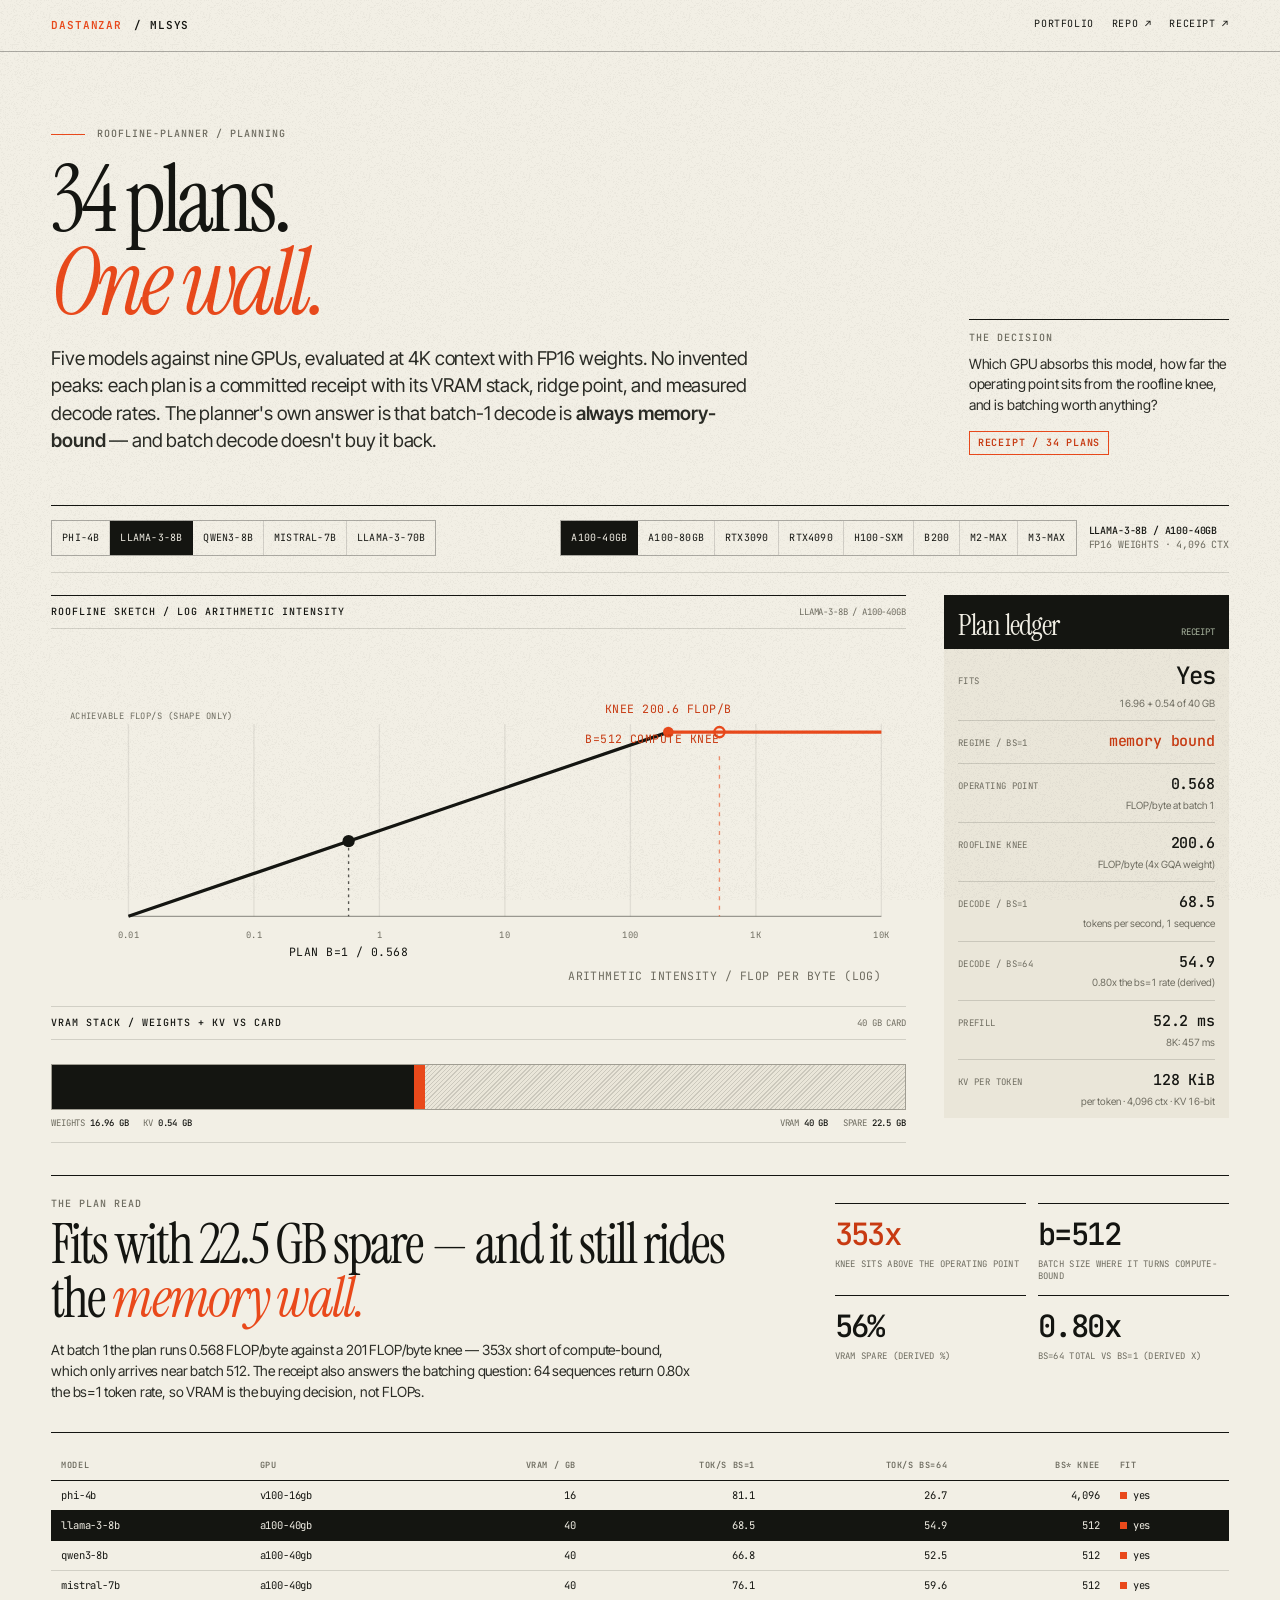
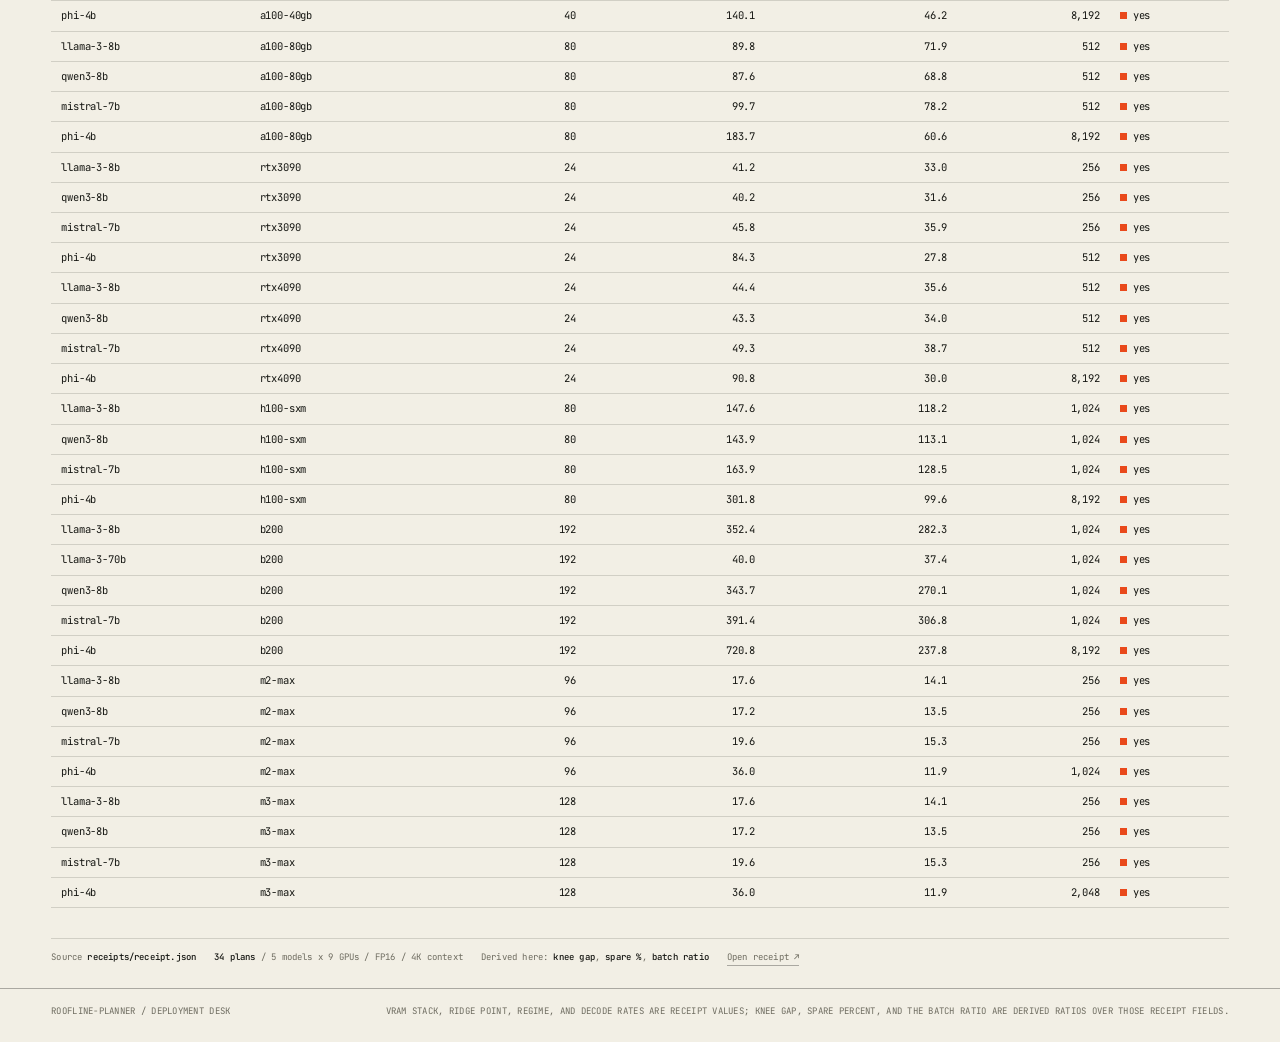
==== app/roofline-planner/index.html @ 31a99b3b "app: roofline-planner deployment desk — 4th live demo Promotes the planning repo's 34 committed plan" ====
<!doctype html>
<html lang="en">
<head>
  <meta charset="utf-8">
  <meta name="viewport" content="width=device-width, initial-scale=1">
  <meta name="description" content="roofline-planner deployment desk: pick a model and GPU from 34 committed plans and see the VRAM fit, the roofline ridge, and the batch where memory-bound decode turns compute-bound.">
  <title>roofline-planner — deployment desk</title>
  <link rel="stylesheet" href="../_base.css">
  <script src="data.js"></script>
  <style>
    .roofline .scenario h1 {
      max-width: 900px;
    }

    .roofline .lede {
      max-width: 700px;
      margin-top: 20px;
      color: var(--ink-soft);
      font-size: clamp(16px, 1.5vw, 19px);
      line-height: 1.45;
    }

    .roofline .lede b {
      font-weight: 600;
    }

    .desk-toolbar {
      display: flex;
      flex-wrap: wrap;
      align-items: end;
      justify-content: space-between;
      gap: 14px;
      padding: 14px 0 16px;
      border-top: 1px solid var(--ink);
      border-bottom: 1px solid var(--line);
    }

    .toolbar-group {
      display: flex;
      flex-wrap: wrap;
      align-items: center;
      gap: 12px;
    }

    .toolbar-group .toolbar-models {
      flex: 1;
    }

    .plan-sub {
      color: var(--muted);
      font-family: var(--mono);
      font-size: 10px;
      line-height: 1.4;
      text-transform: uppercase;
    }

    .plan-sub b {
      color: var(--ink);
      font-weight: 500;
    }

    .desk {
      display: grid;
      grid-template-columns: minmax(0, 1.5fr) minmax(280px, 0.5fr);
      gap: clamp(18px, 3vw, 42px);
      align-items: start;
      padding: 22px 0 14px;
    }

    .stage {
      min-width: 0;
      border-top: 1px solid var(--ink);
    }

    .stage-head {
      display: flex;
      align-items: baseline;
      justify-content: space-between;
      gap: 12px;
      padding: 10px 0 9px;
      border-bottom: 1px solid var(--line);
    }

    .stage-head .label {
      color: var(--ink);
    }

    .stage-head .sub {
      color: var(--muted);
      font-family: var(--mono);
      font-size: 9px;
      text-transform: uppercase;
    }

    .viz-wrap {
      padding: 15px 0 12px;
      border-bottom: 1px solid var(--line);
    }

    .viz-wrap svg {
      display: block;
      width: 100%;
      height: auto;
    }

    .svg-label {
      font-family: var(--mono);
      font-size: 8.6px;
      letter-spacing: 0.04em;
      text-transform: uppercase;
      fill: var(--muted);
    }

    .svg-micro {
      font-family: var(--mono);
      font-size: 6.6px;
      letter-spacing: 0.05em;
      text-transform: uppercase;
      fill: var(--muted);
    }

    .svg-ink { fill: var(--ink); }
    .svg-accent { fill: var(--accent-dark); }

    .vram-wrap {
      padding: 15px 0 12px;
      border-bottom: 1px solid var(--line);
    }

    .vram-stack {
      position: relative;
      display: flex;
      height: 46px;
      margin-top: 9px;
      border: 1px solid var(--line-strong);
      background: var(--paper-3);
    }

    .vram-stack div {
      display: block;
      height: 100%;
      transition: width 260ms cubic-bezier(0.22, 1, 0.36, 1);
    }

    .vram-stack .seg-weights { background: var(--ink); }
    .vram-stack .seg-kv { background: var(--accent); }

    .vram-stack .seg-idle {
      flex: 1;
      background:
        repeating-linear-gradient(135deg, transparent 0 2px, rgba(20, 21, 17, 0.14) 2px 3px),
        var(--paper-2);
    }

    .vram-cap {
      display: flex;
      justify-content: space-between;
      margin-top: 7px;
      color: var(--muted);
      font-family: var(--mono);
      font-size: 9px;
      text-transform: uppercase;
    }

    .vram-cap b {
      color: var(--ink);
      font-weight: 500;
    }

    .plan-ledger {
      position: sticky;
      top: 18px;
      border-top: 4px solid var(--ink);
      background: var(--paper-2);
    }

    .plan-ledger-head {
      display: flex;
      align-items: baseline;
      justify-content: space-between;
      gap: 12px;
      padding: 12px 14px 9px;
      background: var(--ink);
      color: var(--paper);
    }

    .plan-ledger-head h2 {
      font-family: var(--serif);
      font-size: 29px;
      font-weight: 400;
      letter-spacing: -0.03em;
      line-height: 1;
    }

    .plan-ledger-head span {
      color: var(--sage);
      font-family: var(--mono);
      font-size: 9px;
      text-transform: uppercase;
    }

    .plan-ledger dl {
      margin: 0;
      padding: 0 14px;
    }

    .ledger-row2 {
      display: flex;
      align-items: baseline;
      justify-content: space-between;
      gap: 14px;
      padding: 10px 0;
      border-bottom: 1px solid var(--line);
    }

    .ledger-row2:last-child { border-bottom: 0; }

    .ledger-row2 dt {
      color: var(--muted);
      font-family: var(--mono);
      font-size: 9px;
      letter-spacing: 0.04em;
      text-transform: uppercase;
    }

    .ledger-row2 dd {
      font-family: var(--mono);
      font-size: 15px;
      font-weight: 500;
      text-align: right;
      font-variant-numeric: tabular-nums;
    }

    .ledger-row2 dd.big {
      font-size: 24px;
      letter-spacing: -0.05em;
    }

    .ledger-row2 dd.accent { color: var(--accent-dark); }

    .ledger-row2 dd small {
      display: block;
      margin-top: 2px;
      color: var(--muted);
      font-family: var(--sans);
      font-size: 10px;
      font-weight: 400;
      letter-spacing: 0;
      text-transform: none;
    }

    .decision {
      display: grid;
      grid-template-columns: minmax(0, 1.3fr) minmax(0, 0.7fr);
      gap: clamp(20px, 4vw, 60px);
      align-items: start;
      margin-top: 18px;
      padding: 22px 0 30px;
      border-top: 1px solid var(--ink);
    }

    .decision .label { margin-bottom: 8px; }

    .decision h2 {
      max-width: 860px;
      font-family: var(--serif);
      font-size: clamp(31px, 4.3vw, 57px);
      font-weight: 400;
      letter-spacing: -0.035em;
      line-height: 0.98;
    }

    .decision h2 em {
      color: var(--accent);
      font-style: italic;
    }

    .decision p {
      margin-top: 13px;
      max-width: 640px;
      color: var(--ink-soft);
      font-size: 14px;
      line-height: 1.5;
    }

    .decision-figures {
      display: grid;
      grid-template-columns: repeat(2, minmax(0, 1fr));
      gap: 12px;
      align-content: start;
      padding-top: 5px;
    }

    .decision-figure {
      border-top: 1px solid var(--ink);
      padding-top: 8px;
    }

    .decision-figure strong {
      display: block;
      font-family: var(--mono);
      font-size: clamp(22px, 2.4vw, 32px);
      font-weight: 500;
      letter-spacing: -0.05em;
      font-variant-numeric: tabular-nums;
    }

    .decision-figure span {
      display: block;
      margin-top: 2px;
      color: var(--muted);
      font-family: var(--mono);
      font-size: 9px;
      letter-spacing: 0.03em;
      line-height: 1.35;
      text-transform: uppercase;
    }

    .decision-figure.accent strong { color: var(--accent-dark); }

    .plan-table-wrap {
      border-top: 1px solid var(--ink);
      padding: 18px 0 30px;
    }

    .plan-table {
      width: 100%;
      border-collapse: collapse;
      font-family: var(--mono);
      font-size: 10.5px;
    }

    .plan-table th {
      padding: 8px 10px;
      border-bottom: 1px solid var(--ink);
      color: var(--muted);
      font-size: 8.6px;
      font-weight: 600;
      letter-spacing: 0.07em;
      text-align: left;
      text-transform: uppercase;
      white-space: nowrap;
    }

    .plan-table th.num,
    .plan-table td.num {
      text-align: right;
      font-variant-numeric: tabular-nums;
    }

    .plan-table td {
      padding: 7px 10px;
      border-bottom: 1px solid var(--line);
      font-variant-numeric: tabular-nums;
    }

    .plan-table tbody tr {
      cursor: pointer;
      transition: background 120ms ease;
    }

    .plan-table tbody tr:hover { background: var(--paper-2); }

    .plan-table tbody tr[aria-selected="true"] {
      background: var(--ink);
      color: var(--paper);
    }

    .plan-table tbody tr[aria-selected="true"] .muted-t {
      color: var(--sage);
    }

    .plan-table .fit-dot {
      display: inline-block;
      width: 7px;
      height: 7px;
      margin-right: 6px;
      background: var(--accent);
    }

    .muted-t {
      color: var(--muted);
      font-size: 9.5px;
      text-transform: uppercase;
    }

    @media (max-width: 1060px) {
      .desk {
        grid-template-columns: 1fr;
      }

      .plan-ledger {
        position: static;
      }

      .plan-ledger dl {
        display: grid;
        grid-template-columns: repeat(2, minmax(0, 1fr));
        column-gap: 24px;
      }

      .plan-ledger-head {
        grid-column: 1 / -1;
      }
    }

    @media (max-width: 680px) {
      .decision {
        grid-template-columns: 1fr;
      }

      .decision-figures {
        max-width: 460px;
      }

      .plan-table-wrap {
        overflow-x: auto;
      }

      .plan-table {
        min-width: 560px;
      }
    }

    @media (max-width: 440px) {
      .plan-ledger dl {
        display: block;
      }

      .decision-figures {
        grid-template-columns: 1fr 1fr;
      }
    }
  </style>
</head>
<body class="roofline">

<header class="masthead">
  <a class="brand" href="../../index.html"><span>DASTANZAR</span> / MLSYS</a>
  <nav aria-label="Project navigation">
    <a href="../../index.html">Portfolio</a>
    <a href="https://github.com/DastanZar/roofline-planner" target="_blank" rel="noopener">Repo ↗</a>
    <a href="https://github.com/DastanZar/roofline-planner/blob/main/receipts/receipt.json" target="_blank" rel="noopener">Receipt ↗</a>
  </nav>
</header>

<main class="shell">

  <section class="scenario">
    <div>
      <div class="kicker"><span class="rule"></span><span class="label">roofline-planner / planning</span></div>
      <h1>34 plans.<br><em>One wall.</em></h1>
      <p class="lede">Five models against nine GPUs, evaluated at 4K context with FP16 weights. No invented peaks: each plan is a committed receipt with its VRAM stack, ridge point, and measured decode rates. The planner's own answer is that batch-1 decode is <b>always memory-bound</b> — and batch decode doesn't buy it back.</p>
    </div>
    <div class="brief">
      <div class="label">The decision</div>
      <p>Which GPU absorbs this model, how far the operating point sits from the roofline knee, and is batching worth anything?</p>
      <div class="stamp">receipt / 34 plans</div>
    </div>
  </section>

  <section class="desk-toolbar" aria-label="Plan selector">
    <div class="seg toolbar-models" id="modelSeg" role="group" aria-label="Model" style="display:flex"></div>
    <div class="toolbar-group">
      <div class="seg" id="gpuSeg" role="group" aria-label="GPU"></div>
      <div class="plan-sub" id="planSub">—</div>
    </div>
  </section>

  <section class="desk">
    <div class="stage" aria-label="Plan visuals">
      <div class="stage-head">
        <div class="label">Roofline sketch / log arithmetic intensity</div>
        <div class="sub" id="roofSub">—</div>
      </div>
      <div class="viz-wrap">
        <div id="roofHost"></div>
      </div>
      <div class="stage-head">
        <div class="label">VRAM stack / weights + KV vs card</div>
        <div class="sub" id="vramSub">—</div>
      </div>
      <div class="vram-wrap">
        <div class="vram-stack" id="vramStack" role="img" aria-label="VRAM stack: weights, KV pool, and headroom"></div>
        <div class="vram-cap">
          <span>WEIGHTS <b id="capWeights">—</b> &nbsp; KV <b id="capKv">—</b></span>
          <span>VRAM <b id="capVram">—</b> &nbsp; SPARE <b id="capSpare">—</b></span>
        </div>
      </div>
    </div>

    <aside class="plan-ledger" aria-label="Plan ledger">
      <div class="plan-ledger-head">
        <h2>Plan ledger</h2>
        <span id="ledgerMode">receipt</span>
      </div>
      <dl>
        <div class="ledger-row2"><dt>Fits</dt><dd class="big" id="lFits">—</dd></div>
        <div class="ledger-row2"><dt>Regime / bs=1</dt><dd class="accent" id="lRegime">—</dd></div>
        <div class="ledger-row2"><dt>Operating point</dt><dd id="lAI">—<small>FLOP/byte at batch 1</small></dd></div>
        <div class="ledger-row2"><dt>Roofline knee</dt><dd id="lRidge">—<small>FLOP/byte</small></dd></div>
        <div class="ledger-row2"><dt>Decode / bs=1</dt><dd id="lTps1">—<small>tokens per second, 1 sequence</small></dd></div>
        <div class="ledger-row2"><dt>Decode / bs=64</dt><dd id="lTps64">—<small>total tokens per second, 64 sequences</small></dd></div>
        <div class="ledger-row2"><dt>Prefill</dt><dd id="lPrefill">—<small>per 1K tokens</small></dd></div>
        <div class="ledger-row2"><dt>KV per token</dt><dd id="lKv">—<small>bytes, per token per layer-pair context</small></dd></div>
      </dl>
    </aside>
  </section>

  <section class="decision" aria-label="Plan read">
    <div>
      <div class="label">The plan read</div>
      <h2 id="decisionHeadline">—</h2>
      <p id="decisionBody">—</p>
    </div>
    <div class="decision-figures">
      <div class="decision-figure accent">
        <strong id="dGap">—</strong>
        <span>knee sits above the operating point</span>
      </div>
      <div class="decision-figure">
        <strong id="dBstar">—</strong>
        <span>batch size where it turns compute-bound</span>
      </div>
      <div class="decision-figure">
        <strong id="dHeadroom">—</strong>
        <span>VRAM spare (derived %)</span>
      </div>
      <div class="decision-figure">
        <strong id="dBatch">—</strong>
        <span>bs=64 total vs bs=1 (derived x)</span>
      </div>
    </div>
  </section>

  <section class="plan-table-wrap" aria-label="All committed plans">
    <table class="plan-table" id="planTable">
      <thead>
        <tr>
          <th>Model</th>
          <th>GPU</th>
          <th class="num">VRAM / GB</th>
          <th class="num">tok/s bs=1</th>
          <th class="num">tok/s bs=64</th>
          <th class="num">bs* knee</th>
          <th class="muted-t">Fit</th>
        </tr>
      </thead>
      <tbody></tbody>
    </table>
  </section>

  <div class="receipt-note">
    <span>Source <b>receipts/receipt.json</b></span>
    <span><b>34 plans</b> / 5 models x 9 GPUs / FP16 / 4K context</span>
    <span>Derived here: <b>knee gap</b>, <b>spare %</b>, <b>batch ratio</b></span>
    <a href="https://github.com/DastanZar/roofline-planner/blob/main/receipts/receipt.json" target="_blank" rel="noopener">Open receipt ↗</a>
  </div>
</main>

<footer class="footer">
  <span>roofline-planner / deployment desk</span>
  <span>VRAM stack, ridge point, regime, and decode rates are receipt values; knee gap, spare percent, and the batch ratio are derived ratios over those receipt fields.</span>
</footer>

<script>
(() => {
  const DATA = window.ROOFLINE_DATA || {};
  const PLANS = Object.entries(DATA).map(([key, plan]) => ({ key, ...plan }));
  const MODELS = [...new Set(PLANS.map((p) => p.model))];
  const $ = (id) => document.getElementById(id);

  const st = {
    model: MODELS.includes("llama-3-8b") ? "llama-3-8b" : MODELS[0],
    gpu: PLANS.find((p) => p.model === (MODELS.includes("llama-3-8b") ? "llama-3-8b" : MODELS[0])).gpu,
  };

  const fmt = (value, digits = 0) => Number(value).toLocaleString("en-US", {
    maximumFractionDigits: digits, minimumFractionDigits: digits,
  });
  const plan = () => PLANS.find((p) => p.model === st.model && p.gpu === st.gpu);

  // --- roofline sketch (log AI axis: 0.01 .. 10,000) ---
  // Shape of the roofline: the slope and the knee position are receipt-derived,
  // but the y axis carries no absolute FLOP/s numbers — the receipt does not
  // publish peak FLOPs or bandwidth, and the desk does not invent them.
  const R_XMIN = 0.01, R_DECADES = 6, R_LEFT = 58, R_RIGHT = 622, R_TOP = 58, R_BOTTOM = 204;
  const xOf = (v) => R_LEFT + (Math.log10(v / R_XMIN) / R_DECADES) * (R_RIGHT - R_LEFT);
  const DECADE_LABELS = { "0.01": "0.01", "0.1": "0.1", "1": "1", "10": "10", "100": "100", "1000": "1k", "10000": "10k" };

  function roofSvg(p) {
    const knee = p.roofline.ridge_intensity_flops_per_byte;
    const ai = p.roofline.arithmetic_intensity_decode_b1;
    const bstar = p.roofline.ridge_batch_b_star;
    const plateauY = R_TOP + 8;
    const baseY = R_BOTTOM;
    const kneeX = xOf(knee);
    const aiX = xOf(ai);
    const bX = xOf(bstar);
    const rise = baseY - plateauY;
    const slopeYat = (x) => x <= kneeX
      ? baseY - ((baseY - plateauY) * (x - R_LEFT) / Math.max(1, kneeX - R_LEFT))
      : plateauY;

    let ticks = "";
    for (let d = 0; d <= R_DECADES; d += 1) {
      const value = R_XMIN * 10 ** d;
      const x = xOf(value);
      const label = DECADE_LABELS[String(value)];
      ticks += `<line x1="${x.toFixed(1)}" y1="${plateauY - 6}" x2="${x.toFixed(1)}" y2="${baseY}" stroke="#141511" stroke-opacity="0.08"/>`
        + `<text x="${x.toFixed(1)}" y="${baseY + 16}" text-anchor="middle" class="svg-micro">${label}</text>`;
    }

    const aiY = slopeYat(aiX);
    return `<svg viewBox="0 0 640 262" role="img" aria-label="Roofline sketch for ${p.model} on ${p.gpu}">
      <line x1="${R_LEFT}" y1="${baseY}" x2="${R_RIGHT}" y2="${baseY}" stroke="#141511" stroke-opacity="0.4"/>
      ${ticks}
      <line x1="${R_LEFT}" y1="${baseY}" x2="${kneeX.toFixed(1)}" y2="${plateauY}" stroke="#141511" stroke-width="2.4"/>
      <line x1="${kneeX.toFixed(1)}" y1="${plateauY}" x2="${R_RIGHT}" y2="${plateauY}" stroke="#E9491B" stroke-width="2.4"/>
      <circle cx="${kneeX.toFixed(1)}" cy="${plateauY}" r="4" fill="#E9491B"/>
      <text x="14" y="${plateauY - 10}" text-anchor="start" class="svg-micro" transform="rotate(0)">ACHIEVABLE FLOP/S (SHAPE ONLY)</text>
      <text x="${kneeX.toFixed(1)}" y="${plateauY - 14}" text-anchor="${kneeX > 480 ? "end" : "middle"}" class="svg-label svg-accent">KNEE ${knee.toFixed(1)} FLOP/B</text>
      <line x1="${aiX.toFixed(1)}" y1="${aiY}" x2="${aiX.toFixed(1)}" y2="${baseY}" stroke="#141511" stroke-dasharray="2 3" stroke-opacity="0.7"/>
      <circle cx="${aiX.toFixed(1)}" cy="${aiY.toFixed(1)}" r="4.6" fill="#141511"/>
      <text x="${aiX.toFixed(1)}" y="${baseY + 30}" text-anchor="middle" class="svg-label svg-ink">PLAN b=1 / ${ai.toFixed(3)}</text>
      <line x1="${bX.toFixed(1)}" y1="${R_TOP + 26}" x2="${bX.toFixed(1)}" y2="${baseY}" stroke="#E9491B" stroke-dasharray="3 4" stroke-opacity="0.6"/>
      <circle cx="${bX.toFixed(1)}" cy="${plateauY}" r="3.8" fill="none" stroke="#E9491B" stroke-width="1.8"/>
      <text x="${bX.toFixed(1)}" y="${R_TOP + 16}" text-anchor="${bX > 470 ? "end" : "start"}" class="svg-label svg-accent">b=${fmt(bstar)} COMPUTE KNEE</text>
      <text x="${R_RIGHT}" y="${baseY + 48}" text-anchor="end" class="svg-label">ARITHMETIC INTENSITY / FLOP PER BYTE (LOG)</text>
    </svg>`;
  }

  function vramDom(p) {
    const v = p.vram;
    const stack = $("vramStack");
    stack.setAttribute("aria-label",
      `${v.weights_gb} GB weights, ${v.kv_gb} GB KV, ${fmt(v.headroom_gb, 1)} GB spare of ${v.vram_gb} GB`);
    const wPct = (v.weights_gb / v.vram_gb) * 100;
    const kPct = (v.kv_gb / v.vram_gb) * 100;
    const iPct = Math.max(0, (v.headroom_gb / v.vram_gb) * 100);
    stack.innerHTML = `<div class="seg-weights" style="width:${wPct.toFixed(2)}%" title="weights ${v.weights_gb} GB"></div>`
      + `<div class="seg-kv" style="width:${kPct.toFixed(2)}%" title="KV pool ${v.kv_gb} GB"></div>`
      + `<div class="seg-idle" style="width:${iPct.toFixed(2)}%" title="headroom ${fmt(v.headroom_gb, 1)} GB"></div>`;
    $("capWeights").textContent = `${v.weights_gb.toFixed(2)} GB`;
    $("capKv").textContent = `${v.kv_gb.toFixed(2)} GB`;
    $("capVram").textContent = `${v.vram_gb} GB`;
    $("capSpare").textContent = `${v.headroom_gb.toFixed(1)} GB`;
  }

  function renderSelects() {
    const modelSeg = $("modelSeg");
    modelSeg.innerHTML = "";
    MODELS.forEach((model) => {
      const count = PLANS.filter((p) => p.model === model).length;
      const b = document.createElement("button");
      b.type = "button";
      b.textContent = `${model}`;
      b.title = `${count} committed plan${count === 1 ? "" : "s"}`;
      b.dataset.model = model;
      b.setAttribute("aria-pressed", String(model === st.model));
      b.addEventListener("click", () => {
        st.model = model;
        st.gpu = PLANS.find((p) => p.model === model).gpu;
        render();
      });
      modelSeg.appendChild(b);
    });

    const gpuSeg = $("gpuSeg");
    gpuSeg.innerHTML = "";
    PLANS.filter((p) => p.model === st.model).forEach((p) => {
      const b = document.createElement("button");
      b.type = "button";
      b.textContent = p.gpu;
      b.dataset.gpu = p.gpu;
      b.setAttribute("aria-pressed", String(p.gpu === st.gpu));
      b.addEventListener("click", () => { st.gpu = p.gpu; render(); });
      gpuSeg.appendChild(b);
    });
  }

  function renderLedger(p) {
    const v = p.vram;
    const r = p.roofline;
    const gap = r.ridge_intensity_flops_per_byte / r.arithmetic_intensity_decode_b1;
    $("lFits").innerHTML = v.fits
      ? `Yes<small>${v.weights_gb.toFixed(2)} + ${v.kv_gb.toFixed(2)} of ${v.vram_gb} GB</small>` : "No";
    $("lRegime").textContent = r.regime.replace(/-/g, " ");
    $("lAI").innerHTML = `${r.arithmetic_intensity_decode_b1.toFixed(3)}<small>FLOP/byte at batch 1</small>`;
    $("lRidge").innerHTML = `${r.ridge_intensity_flops_per_byte.toFixed(1)}<small>FLOP/byte (${fmt(r.weight_gqa, 0)}x GQA weight)</small>`;
    $("lTps1").innerHTML = `${p.decode.tokens_per_sec_b1.toFixed(1)}<small>tokens per second, 1 sequence</small>`;
    $("lTps64").innerHTML = `${p.decode.tokens_per_sec_b64_total.toFixed(1)}<small>${(p.decode.tokens_per_sec_b64_total / p.decode.tokens_per_sec_b1).toFixed(2)}x the bs=1 rate (derived)</small>`;
    $("lPrefill").innerHTML = `${p.prefill.ms_per_1k_tokens.toFixed(1)} ms<small>8K: ${p.prefill.ms_per_8k_tokens.toFixed(0)} ms</small>`;
    $("lKv").innerHTML = `${fmt(p.kv_bytes_per_token / 1024)} KiB<small>per token · ${fmt(p.context)} ctx · KV ${p.kv_bits}-bit</small>`;
  }

  function renderDecision(p) {
    const r = p.roofline;
    const v = p.vram;
    const gap = r.ridge_intensity_flops_per_byte / r.arithmetic_intensity_decode_b1;
    const ratio = p.decode.tokens_per_sec_b64_total / p.decode.tokens_per_sec_b1;
    $("dGap").textContent = `${fmt(Math.round(gap))}x`;
    $("dBstar").textContent = `b=${fmt(r.ridge_batch_b_star)}`;
    $("dHeadroom").textContent = `${fmt(Math.round(v.headroom_gb / v.vram_gb * 100))}%`;
    $("dBatch").textContent = `${ratio.toFixed(2)}x`;

    $("decisionHeadline").innerHTML = v.fits
      ? `Fits with ${v.headroom_gb.toFixed(1)} GB spare — and it still rides the <em>memory wall.</em>`
      : `Does not <em>fit.</em>`;
    $("decisionBody").textContent = v.fits
      ? `At batch 1 the plan runs ${r.arithmetic_intensity_decode_b1.toFixed(3)} FLOP/byte against a ${r.ridge_intensity_flops_per_byte.toFixed(0)} FLOP/byte knee — ${fmt(Math.round(gap))}x short of compute-bound, which only arrives near batch ${fmt(r.ridge_batch_b_star)}. The receipt also answers the batching question: ${fmt(64)} sequences return ${ratio.toFixed(2)}x the bs=1 token rate, so VRAM is the buying decision, not FLOPs.`
      : `Weights and the ${fmt(p.context)}-token KV pool exceed the card. Nothing in the committed plan set harms this — the desk instead shows which GPU was required.`;
  }

  function renderTable() {
    const tbody = document.querySelector("#planTable tbody");
    tbody.innerHTML = "";
    PLANS.forEach((p) => {
      const selected = p.model === st.model && p.gpu === st.gpu;
      const tr = document.createElement("tr");
      tr.tabIndex = 0;
      tr.setAttribute("aria-selected", String(selected));
      tr.innerHTML = `<td>${p.model}</td>`
        + `<td>${p.gpu}</td>`
        + `<td class="num">${vramText(p)}</td>`
        + `<td class="num">${p.decode.tokens_per_sec_b1.toFixed(1)}</td>`
        + `<td class="num">${p.decode.tokens_per_sec_b64_total.toFixed(1)}</td>`
        + `<td class="num">${fmt(p.roofline.ridge_batch_b_star)}</td>`
        + `<td><span class="fit-dot" title="fits from receipt"></span>yes</td>`;
      const pick = () => { st.model = p.model; st.gpu = p.gpu; render(); };
      tr.addEventListener("click", pick);
      tr.addEventListener("keydown", (e) => { if (e.key === "Enter" || e.key === " ") { e.preventDefault(); pick(); } });
      tbody.appendChild(tr);
    });
  }

  const vramText = (p) => `${p.vram.vram_gb}`;

  function render() {
    const p = plan();
    $("planSub").innerHTML = `<b>${p.model} / ${p.gpu}</b><br>FP16 weights · ${fmt(p.context)} ctx`;
    $("roofSub").textContent = `${p.model} / ${p.gpu}`;
    $("vramSub").textContent = `${p.vram.vram_gb} GB CARD`;
    $("roofHost").innerHTML = roofSvg(p);
    vramDom(p);
    renderLedger(p);
    renderDecision(p);
    renderTable();
    renderSelects();
  }

  render();
})();
</script>
</body>
</html>
---- app/_base.css ----
@import url("https://fonts.googleapis.com/css2?family=Instrument+Serif:ital@0;1&family=Inter+Tight:wght@400;500;600;700&family=JetBrains+Mono:wght@400;500;600&display=swap");

:root {
  --paper: #f2efe5;
  --paper-2: #eae6d9;
  --paper-3: #e3ded0;
  --ink: #141511;
  --ink-soft: #2b2c26;
  --muted: #6e6c60;
  --line: rgba(20, 21, 17, 0.15);
  --line-strong: rgba(20, 21, 17, 0.32);
  --accent: #e9491b;
  --accent-dark: #c83a11;
  --green: #10150e;
  --green-2: #171d14;
  --cream: #efeadd;
  --sage: #aab6a0;
  --sans: "Inter Tight", "Helvetica Neue", Arial, sans-serif;
  --serif: "Instrument Serif", Georgia, "Times New Roman", serif;
  --mono: "JetBrains Mono", "SFMono-Regular", Consolas, monospace;
  --pad: clamp(18px, 4vw, 54px);
  --max: 1380px;
}

*,
*::before,
*::after {
  box-sizing: border-box;
}

html {
  background: var(--paper);
  color: var(--ink);
  scroll-behavior: smooth;
}

body {
  margin: 0;
  min-width: 320px;
  overflow-x: hidden;
  background: var(--paper);
  color: var(--ink);
  font-family: var(--sans);
  font-size: 16px;
  line-height: 1.45;
  letter-spacing: -0.01em;
  -webkit-font-smoothing: antialiased;
  text-rendering: optimizeLegibility;
}

body::after {
  content: "";
  position: fixed;
  inset: 0;
  z-index: 999;
  pointer-events: none;
  background: url("../assets/grain.png") repeat;
  opacity: 0.34;
  mix-blend-mode: multiply;
}

::selection {
  background: var(--accent);
  color: var(--paper);
}

a {
  color: inherit;
  text-decoration: none;
}

button,
input,
select {
  font: inherit;
  color: inherit;
}

button {
  cursor: pointer;
}

h1,
h2,
h3,
p,
figure,
dl,
dd {
  margin: 0;
}

.mono {
  font-family: var(--mono);
}

.label {
  font-family: var(--mono);
  font-size: 10px;
  font-weight: 500;
  letter-spacing: 0.1em;
  line-height: 1.25;
  text-transform: uppercase;
  color: var(--muted);
}

.masthead {
  display: flex;
  align-items: center;
  justify-content: space-between;
  gap: 18px;
  padding: 17px var(--pad) 16px;
  border-bottom: 1px solid var(--line-strong);
}

.brand {
  display: inline-flex;
  align-items: baseline;
  gap: 12px;
  font-family: var(--mono);
  font-size: 11px;
  font-weight: 600;
  letter-spacing: 0.08em;
  text-transform: uppercase;
}

.brand span {
  color: var(--accent);
}

.masthead nav {
  display: flex;
  align-items: center;
  gap: 18px;
  font-family: var(--mono);
  font-size: 10px;
  letter-spacing: 0.06em;
  text-transform: uppercase;
}

.masthead nav a {
  border-bottom: 1px solid transparent;
  padding-bottom: 2px;
}

.masthead nav a:hover {
  border-color: var(--ink);
}

.shell {
  width: min(100%, var(--max));
  margin: 0 auto;
  padding-inline: var(--pad);
}

.scenario {
  display: grid;
  grid-template-columns: minmax(0, 1.55fr) minmax(260px, 0.45fr);
  gap: clamp(24px, 5vw, 80px);
  align-items: end;
  padding: clamp(34px, 6vw, 78px) 0 clamp(28px, 4vw, 50px);
}

.scenario .kicker {
  display: flex;
  align-items: center;
  gap: 12px;
  margin-bottom: 18px;
}

.kicker .rule {
  width: 34px;
  height: 1px;
  background: var(--accent);
}

.scenario h1 {
  max-width: 1000px;
  font-family: var(--serif);
  font-size: clamp(46px, 7.2vw, 104px);
  font-weight: 400;
  letter-spacing: -0.045em;
  line-height: 0.9;
}

.scenario h1 em {
  color: var(--accent);
  font-style: italic;
}

.scenario .brief {
  border-top: 1px solid var(--ink);
  padding-top: 12px;
}

.scenario .brief p {
  margin-top: 9px;
  color: var(--ink-soft);
  font-size: 14px;
  line-height: 1.45;
}

.scenario .brief .stamp {
  display: inline-block;
  margin-top: 16px;
}

.stamp {
  border: 1px solid var(--accent);
  color: var(--accent-dark);
  font-family: var(--mono);
  font-size: 10px;
  font-weight: 600;
  letter-spacing: 0.08em;
  line-height: 1;
  padding: 6px 8px;
  text-transform: uppercase;
}

.stamp.ink {
  border-color: var(--ink);
  color: var(--ink);
}

.btn {
  display: inline-flex;
  align-items: center;
  justify-content: center;
  gap: 8px;
  min-height: 38px;
  padding: 9px 14px;
  border: 1px solid var(--ink);
  border-radius: 0;
  background: transparent;
  color: var(--ink);
  font-family: var(--mono);
  font-size: 10px;
  font-weight: 600;
  letter-spacing: 0.06em;
  text-transform: uppercase;
  transition: background 160ms ease, color 160ms ease, border-color 160ms ease;
}

.btn:hover {
  background: var(--ink);
  color: var(--paper);
}

.btn.primary {
  border-color: var(--accent);
  background: var(--accent);
  color: var(--paper);
}

.btn.primary:hover {
  border-color: var(--accent-dark);
  background: var(--accent-dark);
}

.btn:disabled {
  cursor: not-allowed;
  opacity: 0.4;
}

.seg {
  display: inline-flex;
  flex-wrap: wrap;
  border: 1px solid var(--line-strong);
}

.seg button {
  min-height: 34px;
  padding: 7px 10px;
  border: 0;
  border-right: 1px solid var(--line);
  background: transparent;
  font-family: var(--mono);
  font-size: 10px;
  letter-spacing: 0.02em;
  text-transform: uppercase;
}

.seg button:last-child {
  border-right: 0;
}

.seg button[aria-pressed="true"] {
  background: var(--ink);
  color: var(--paper);
}

.seg button:hover:not([aria-pressed="true"]) {
  background: var(--paper-2);
}

.control {
  display: grid;
  gap: 6px;
}

.control > .label {
  display: flex;
  justify-content: space-between;
  gap: 10px;
}

.control select,
.control input[type="number"] {
  width: 100%;
  min-height: 37px;
  padding: 7px 9px;
  border: 1px solid var(--line-strong);
  border-radius: 0;
  background: rgba(255, 255, 255, 0.2);
  font-family: var(--mono);
  font-size: 12px;
}

.control input[type="range"] {
  width: 100%;
  accent-color: var(--accent);
}

.ledger {
  background: var(--green);
  color: var(--cream);
}

.ledger .label {
  color: var(--sage);
}

.ledger-row {
  display: flex;
  align-items: baseline;
  justify-content: space-between;
  gap: 18px;
  padding: 11px 0;
  border-bottom: 1px solid rgba(239, 234, 221, 0.16);
}

.ledger-row:last-child {
  border-bottom: 0;
}

.ledger-row dt {
  color: var(--sage);
  font-family: var(--mono);
  font-size: 9px;
  letter-spacing: 0.08em;
  text-transform: uppercase;
}

.ledger-row dd {
  font-family: var(--mono);
  font-size: 17px;
  font-weight: 500;
  text-align: right;
}

.ledger-row dd.big {
  color: var(--paper);
  font-size: 23px;
}

.ledger-row dd.accent {
  color: var(--accent);
}

.receipt-note {
  display: flex;
  flex-wrap: wrap;
  gap: 7px 18px;
  padding: 12px 0 22px;
  border-top: 1px solid var(--line);
  color: var(--muted);
  font-family: var(--mono);
  font-size: 9px;
  letter-spacing: 0.02em;
  line-height: 1.5;
}

.receipt-note b {
  color: var(--ink);
  font-weight: 500;
}

.receipt-note a {
  border-bottom: 1px solid var(--line-strong);
}

.receipt-note a:hover {
  border-color: var(--accent);
}

.footer {
  display: flex;
  flex-wrap: wrap;
  justify-content: space-between;
  gap: 12px;
  padding: 16px var(--pad) 24px;
  border-top: 1px solid var(--line-strong);
  color: var(--muted);
  font-family: var(--mono);
  font-size: 9px;
  letter-spacing: 0.03em;
  text-transform: uppercase;
}

.footer a {
  border-bottom: 1px solid var(--line);
}

.footer a:hover {
  border-color: var(--accent);
}

@media (max-width: 820px) {
  .scenario {
    grid-template-columns: 1fr;
    gap: 26px;
  }

  .scenario .brief {
    max-width: 560px;
  }

  .scenario h1 {
    font-size: clamp(44px, 13vw, 74px);
  }

  .masthead nav a:nth-child(2) {
    display: none;
  }
}

@media (max-width: 520px) {
  .masthead {
    padding-block: 14px;
  }

  .brand {
    font-size: 9px;
  }

  .scenario {
    padding-top: 30px;
  }

  .scenario h1 {
    font-size: 46px;
  }

  .footer {
    font-size: 8px;
  }
}

@media (prefers-reduced-motion: reduce) {
  *,
  *::before,
  *::after {
    scroll-behavior: auto !important;
    animation-duration: 0.001ms !important;
    animation-iteration-count: 1 !important;
    transition-duration: 0.001ms !important;
  }
}
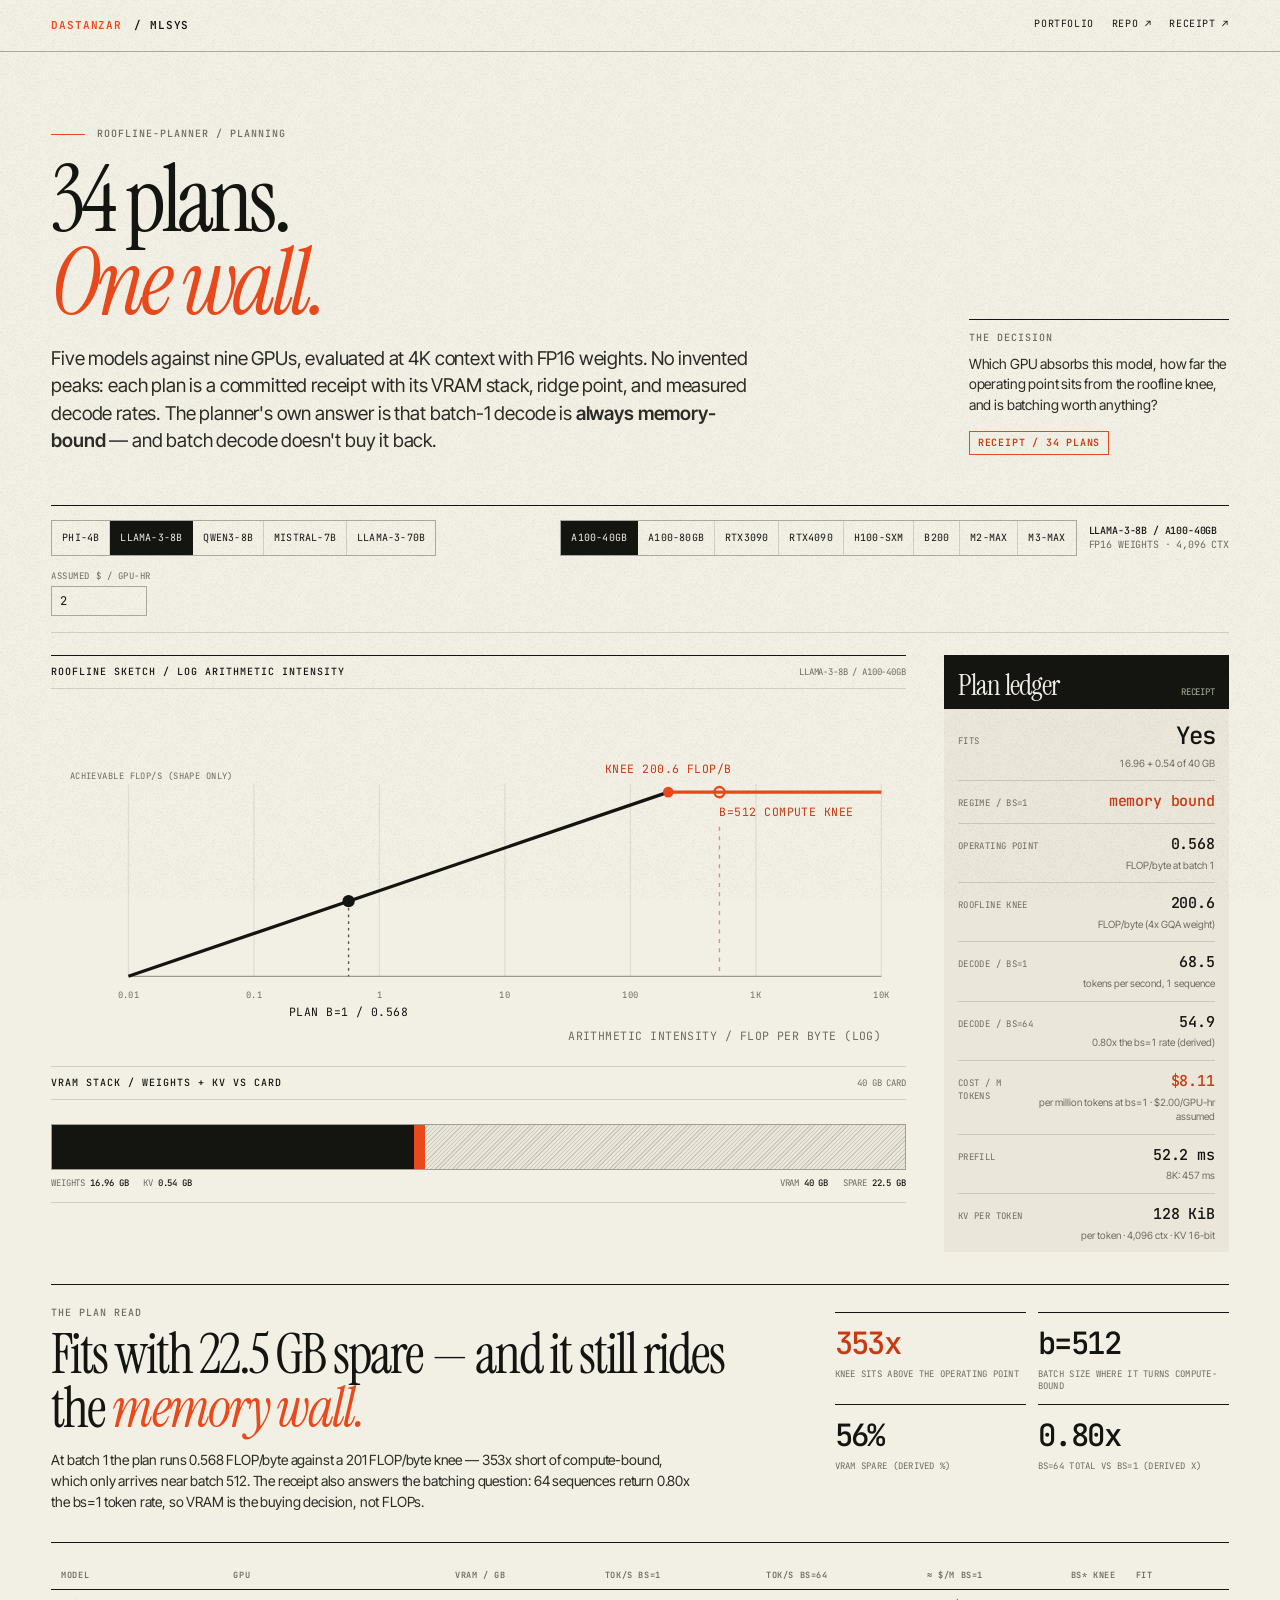
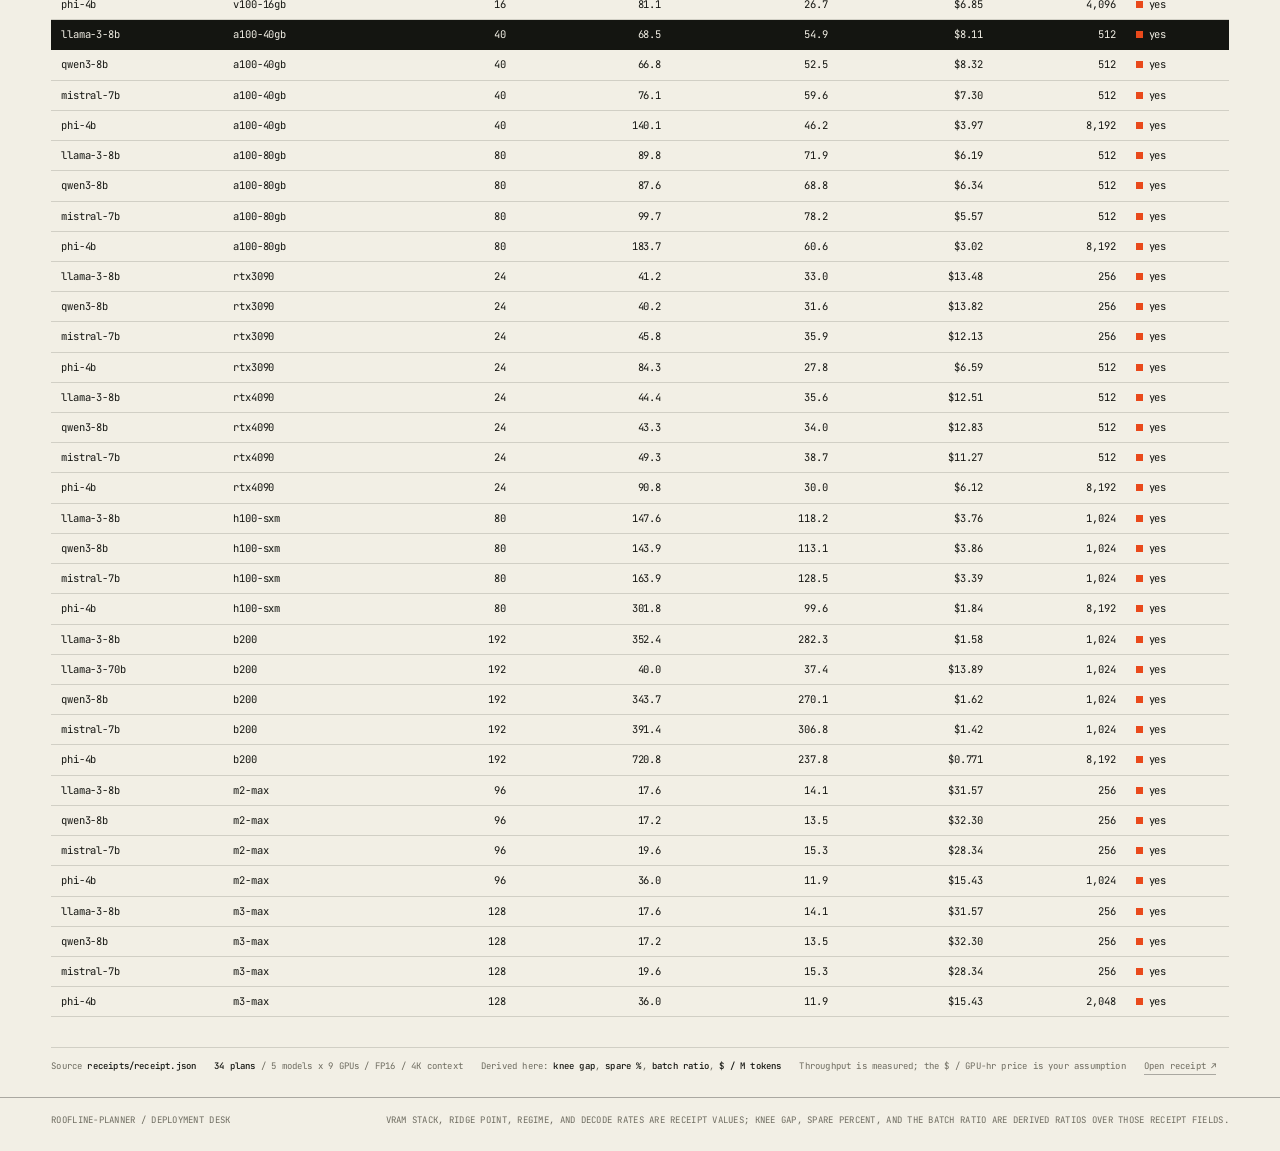
==== commit 3d108c0a: "Make the portfolio land for non-technical viewers Translation layer + interactive memory explainer: " ====
--- a/app/roofline-planner/index.html
+++ b/app/roofline-planner/index.html
@@ -59,6 +59,31 @@
       font-weight: 500;
     }
 
+    .price-field {
+      display: flex;
+      flex-direction: column;
+      gap: 4px;
+      color: var(--muted);
+      font: 9px var(--mono);
+      letter-spacing: 0.06em;
+      text-transform: uppercase;
+    }
+
+    .price-field input {
+      width: 96px;
+      padding: 6px 8px;
+      border: 1px solid var(--line-strong);
+      background: var(--paper);
+      color: var(--ink);
+      font: 12px var(--mono);
+      font-variant-numeric: tabular-nums;
+    }
+
+    .price-field input:focus-visible {
+      outline: 2px solid var(--accent);
+      outline-offset: 1px;
+    }
+
     .desk {
       display: grid;
       grid-template-columns: minmax(0, 1.5fr) minmax(280px, 0.5fr);
@@ -465,6 +490,10 @@
       <div class="seg" id="gpuSeg" role="group" aria-label="GPU"></div>
       <div class="plan-sub" id="planSub">—</div>
     </div>
+    <label class="price-field" for="priceHr">
+      <span>assumed $ / GPU-hr</span>
+      <input id="priceHr" type="number" min="0" step="0.5" value="2" inputmode="decimal" aria-label="Assumed dollars per GPU hour, used for the cost column">
+    </label>
   </section>
 
   <section class="desk">
@@ -501,6 +530,7 @@
         <div class="ledger-row2"><dt>Roofline knee</dt><dd id="lRidge">—<small>FLOP/byte</small></dd></div>
         <div class="ledger-row2"><dt>Decode / bs=1</dt><dd id="lTps1">—<small>tokens per second, 1 sequence</small></dd></div>
         <div class="ledger-row2"><dt>Decode / bs=64</dt><dd id="lTps64">—<small>total tokens per second, 64 sequences</small></dd></div>
+        <div class="ledger-row2"><dt>Cost / M tokens</dt><dd class="accent" id="lCost">—<small>at bs=1 throughput; price assumed</small></dd></div>
         <div class="ledger-row2"><dt>Prefill</dt><dd id="lPrefill">—<small>per 1K tokens</small></dd></div>
         <div class="ledger-row2"><dt>KV per token</dt><dd id="lKv">—<small>bytes, per token per layer-pair context</small></dd></div>
       </dl>
@@ -542,6 +572,7 @@
           <th class="num">VRAM / GB</th>
           <th class="num">tok/s bs=1</th>
           <th class="num">tok/s bs=64</th>
+          <th class="num">≈ $/M bs=1</th>
           <th class="num">bs* knee</th>
           <th class="muted-t">Fit</th>
         </tr>
@@ -553,7 +584,8 @@
   <div class="receipt-note">
     <span>Source <b>receipts/receipt.json</b></span>
     <span><b>34 plans</b> / 5 models x 9 GPUs / FP16 / 4K context</span>
-    <span>Derived here: <b>knee gap</b>, <b>spare %</b>, <b>batch ratio</b></span>
+    <span>Derived here: <b>knee gap</b>, <b>spare %</b>, <b>batch ratio</b>, <b>$ / M tokens</b></span>
+    <span>Throughput is measured; the $ / GPU-hr price is your assumption</span>
     <a href="https://github.com/DastanZar/roofline-planner/blob/main/receipts/receipt.json" target="_blank" rel="noopener">Open receipt ↗</a>
   </div>
 </main>
@@ -579,6 +611,14 @@
     maximumFractionDigits: digits, minimumFractionDigits: digits,
   });
   const plan = () => PLANS.find((p) => p.model === st.model && p.gpu === st.gpu);
+
+  // Cost is derived: measured throughput over an assumed, editable price.
+  const pricePerHour = () => {
+    const v = parseFloat($("priceHr").value);
+    return Number.isFinite(v) && v >= 0 ? v : 0;
+  };
+  const costPerMillion = (tps) => pricePerHour() * 1e6 / (tps * 3600);
+  const fmtCost = (c) => `$${c < 1 ? c.toFixed(3) : c.toFixed(2)}`;
 
   // --- roofline sketch (log AI axis: 0.01 .. 10,000) ---
   // Shape of the roofline: the slope and the knee position are receipt-derived,
@@ -623,9 +663,9 @@
       <line x1="${aiX.toFixed(1)}" y1="${aiY}" x2="${aiX.toFixed(1)}" y2="${baseY}" stroke="#141511" stroke-dasharray="2 3" stroke-opacity="0.7"/>
       <circle cx="${aiX.toFixed(1)}" cy="${aiY.toFixed(1)}" r="4.6" fill="#141511"/>
       <text x="${aiX.toFixed(1)}" y="${baseY + 30}" text-anchor="middle" class="svg-label svg-ink">PLAN b=1 / ${ai.toFixed(3)}</text>
-      <line x1="${bX.toFixed(1)}" y1="${R_TOP + 26}" x2="${bX.toFixed(1)}" y2="${baseY}" stroke="#E9491B" stroke-dasharray="3 4" stroke-opacity="0.6"/>
       <circle cx="${bX.toFixed(1)}" cy="${plateauY}" r="3.8" fill="none" stroke="#E9491B" stroke-width="1.8"/>
-      <text x="${bX.toFixed(1)}" y="${R_TOP + 16}" text-anchor="${bX > 470 ? "end" : "start"}" class="svg-label svg-accent">b=${fmt(bstar)} COMPUTE KNEE</text>
+      <text x="${bX.toFixed(1)}" y="${plateauY + 18}" text-anchor="${bX > 540 ? "end" : "start"}" class="svg-label svg-accent">b=${fmt(bstar)} COMPUTE KNEE</text>
+      <line x1="${bX.toFixed(1)}" y1="${plateauY + 26}" x2="${bX.toFixed(1)}" y2="${baseY}" stroke="#E9491B" stroke-dasharray="3 4" stroke-opacity="0.6"/>
       <text x="${R_RIGHT}" y="${baseY + 48}" text-anchor="end" class="svg-label">ARITHMETIC INTENSITY / FLOP PER BYTE (LOG)</text>
     </svg>`;
   }
@@ -690,6 +730,7 @@
     $("lRidge").innerHTML = `${r.ridge_intensity_flops_per_byte.toFixed(1)}<small>FLOP/byte (${fmt(r.weight_gqa, 0)}x GQA weight)</small>`;
     $("lTps1").innerHTML = `${p.decode.tokens_per_sec_b1.toFixed(1)}<small>tokens per second, 1 sequence</small>`;
     $("lTps64").innerHTML = `${p.decode.tokens_per_sec_b64_total.toFixed(1)}<small>${(p.decode.tokens_per_sec_b64_total / p.decode.tokens_per_sec_b1).toFixed(2)}x the bs=1 rate (derived)</small>`;
+    $("lCost").innerHTML = `${fmtCost(costPerMillion(p.decode.tokens_per_sec_b1))}<small>per million tokens at bs=1 &middot; $${pricePerHour().toFixed(2)}/GPU-hr assumed</small>`;
     $("lPrefill").innerHTML = `${p.prefill.ms_per_1k_tokens.toFixed(1)} ms<small>8K: ${p.prefill.ms_per_8k_tokens.toFixed(0)} ms</small>`;
     $("lKv").innerHTML = `${fmt(p.kv_bytes_per_token / 1024)} KiB<small>per token · ${fmt(p.context)} ctx · KV ${p.kv_bits}-bit</small>`;
   }
@@ -725,6 +766,7 @@
         + `<td class="num">${vramText(p)}</td>`
         + `<td class="num">${p.decode.tokens_per_sec_b1.toFixed(1)}</td>`
         + `<td class="num">${p.decode.tokens_per_sec_b64_total.toFixed(1)}</td>`
+        + `<td class="num">${fmtCost(costPerMillion(p.decode.tokens_per_sec_b1))}</td>`
         + `<td class="num">${fmt(p.roofline.ridge_batch_b_star)}</td>`
         + `<td><span class="fit-dot" title="fits from receipt"></span>yes</td>`;
       const pick = () => { st.model = p.model; st.gpu = p.gpu; render(); };
@@ -749,6 +791,8 @@
     renderSelects();
   }
 
+  $("priceHr").addEventListener("input", render);
+
   render();
 })();
 </script>
